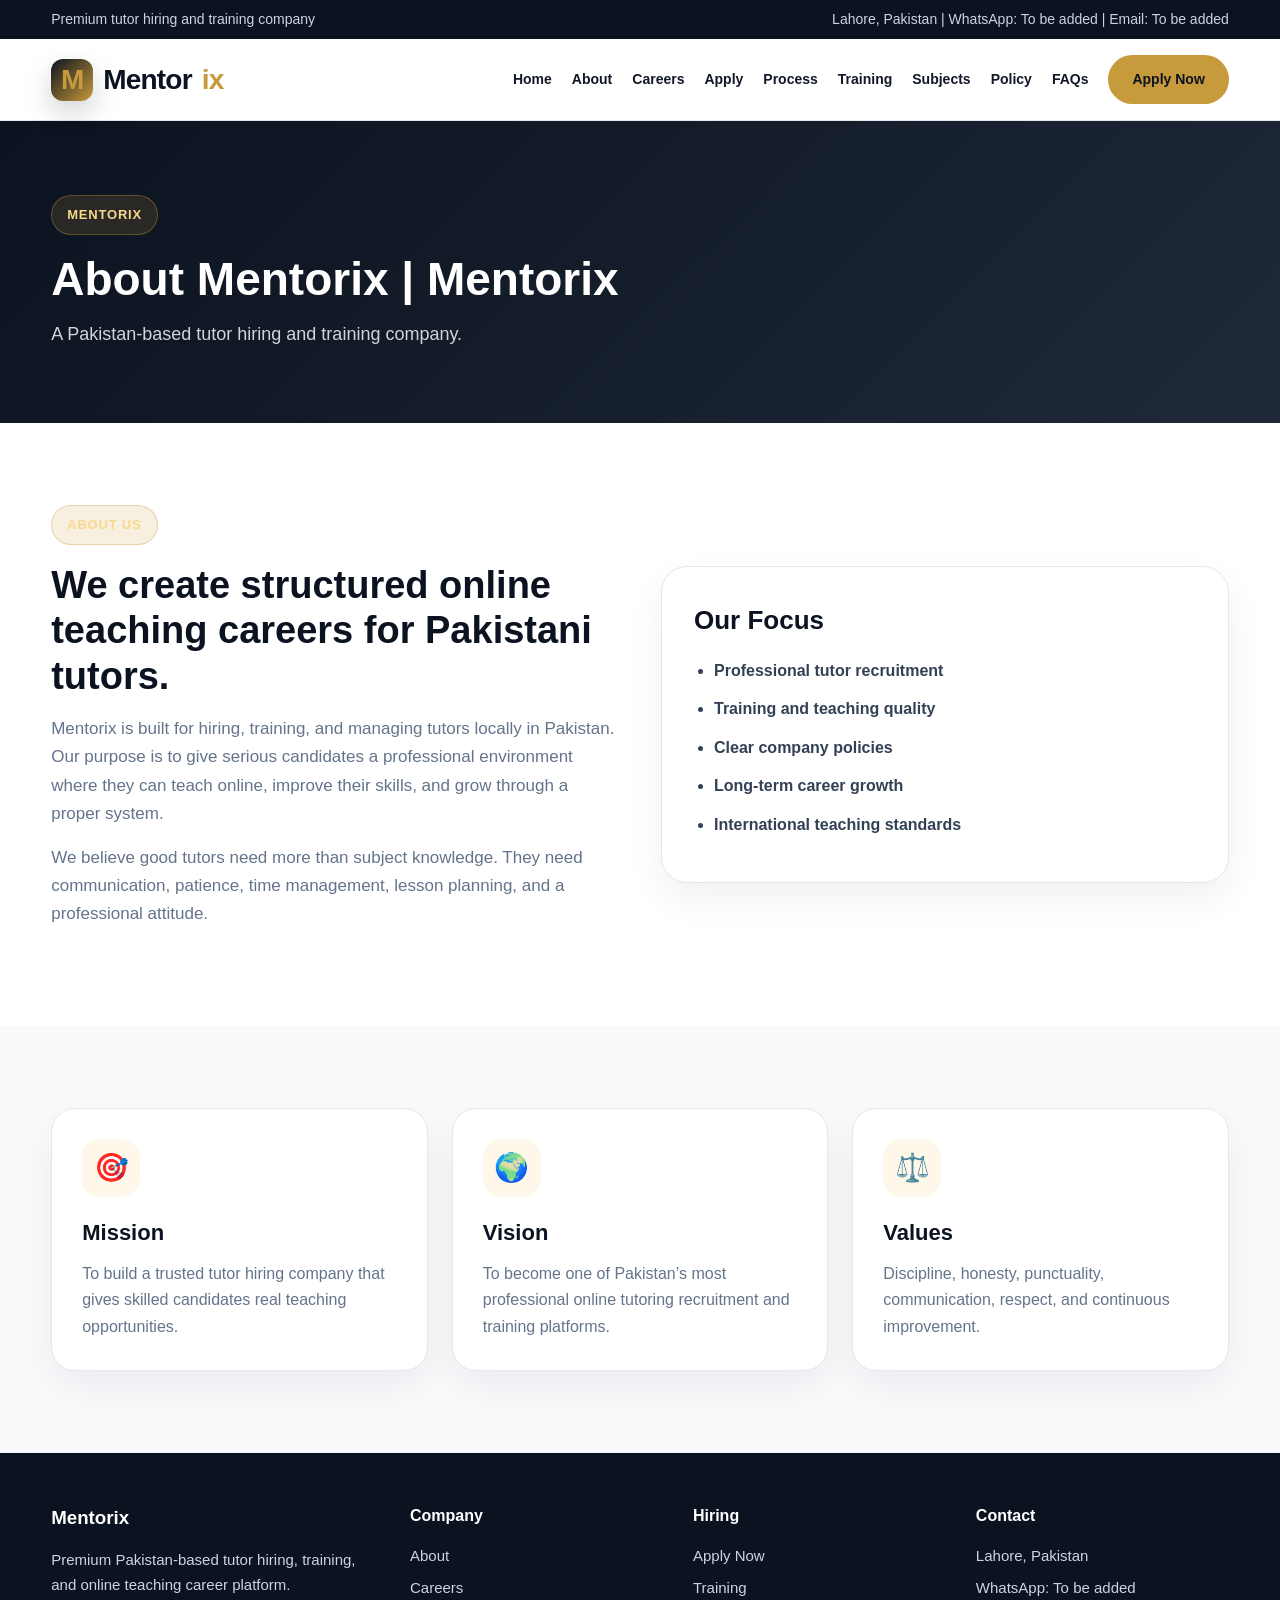
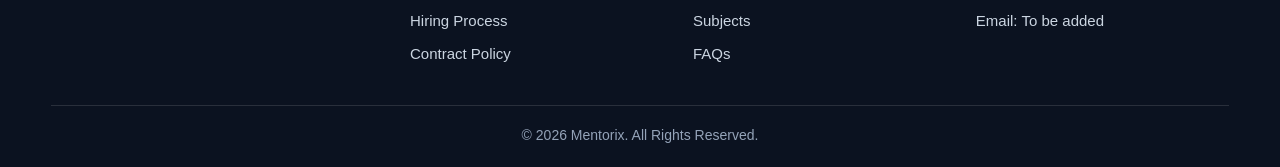
==== about.html @ f1aac7a6 "Add files via upload" ====
<!DOCTYPE html>
<html lang="en">
<head>
  <meta charset="UTF-8">
  <meta name="viewport" content="width=device-width, initial-scale=1.0">
  <title>About Mentorix | Mentorix</title>
  <meta name="description" content="A Pakistan-based tutor hiring and training company.">
  <link rel="stylesheet" href="style.css">
</head>
<body>
  <div class="topbar">
    <div class="container">
      <span>Premium tutor hiring and training company</span>
      <span>Lahore, Pakistan | WhatsApp: To be added | Email: To be added</span>
    </div>
  </div>
  <header>
    <div class="container navbar">
      <a href="index.html" class="logo"><span class="logo-mark">M</span> Mentor<span>ix</span></a>
      <nav><ul><li><a href="index.html">Home</a></li><li><a href="about.html">About</a></li><li><a href="careers.html">Careers</a></li><li><a href="apply.html">Apply</a></li><li><a href="hiring-process.html">Process</a></li><li><a href="training.html">Training</a></li><li><a href="subjects.html">Subjects</a></li><li><a href="contract-policy.html">Policy</a></li><li><a href="faqs.html">FAQs</a></li><li><a class="btn" href="apply.html">Apply Now</a></li></ul></nav>
    </div>
  </header>

  <main>
    
<section class="page-hero">
  <div class="container">
    <span class="badge">Mentorix</span>
    <h1>About Mentorix | Mentorix</h1>
    <p>A Pakistan-based tutor hiring and training company.</p>
  </div>
</section>

    
<section>
  <div class="container two-col">
    <div class="content">
      <span class="badge">About Us</span>
      <h2>We create structured online teaching careers for Pakistani tutors.</h2>
      <p>Mentorix is built for hiring, training, and managing tutors locally in Pakistan. Our purpose is to give serious candidates a professional environment where they can teach online, improve their skills, and grow through a proper system.</p>
      <p>We believe good tutors need more than subject knowledge. They need communication, patience, time management, lesson planning, and a professional attitude.</p>
    </div>
    <div class="list-box">
      <h3>Our Focus</h3>
      <ul>
        <li>Professional tutor recruitment</li>
        <li>Training and teaching quality</li>
        <li>Clear company policies</li>
        <li>Long-term career growth</li>
        <li>International teaching standards</li>
      </ul>
    </div>
  </div>
</section>
<section class="light">
  <div class="container grid-3">
    <div class="card"><div class="icon">🎯</div><h3>Mission</h3><p>To build a trusted tutor hiring company that gives skilled candidates real teaching opportunities.</p></div>
    <div class="card"><div class="icon">🌍</div><h3>Vision</h3><p>To become one of Pakistan’s most professional online tutoring recruitment and training platforms.</p></div>
    <div class="card"><div class="icon">⚖️</div><h3>Values</h3><p>Discipline, honesty, punctuality, communication, respect, and continuous improvement.</p></div>
  </div>
</section>

  </main>

  <footer>
    <div class="container footer-grid">
      <div>
        <h3>Mentorix</h3>
        <p>Premium Pakistan-based tutor hiring, training, and online teaching career platform.</p>
      </div>
      <div>
        <h4>Company</h4>
        <a href="about.html">About</a>
        <a href="careers.html">Careers</a>
        <a href="hiring-process.html">Hiring Process</a>
        <a href="contract-policy.html">Contract Policy</a>
      </div>
      <div>
        <h4>Hiring</h4>
        <a href="apply.html">Apply Now</a>
        <a href="training.html">Training</a>
        <a href="subjects.html">Subjects</a>
        <a href="faqs.html">FAQs</a>
      </div>
      <div>
        <h4>Contact</h4>
        <p>Lahore, Pakistan</p>
        <p>WhatsApp: To be added</p>
        <p>Email: To be added</p>
      </div>
    </div>
    <div class="container copyright">© 2026 Mentorix. All Rights Reserved.</div>
  </footer>
</body>
</html>
---- style.css ----
:root{
  --midnight:#0b1220;
  --navy:#111827;
  --slate:#334155;
  --muted:#64748b;
  --line:#e5e7eb;
  --soft:#f8fafc;
  --white:#ffffff;
  --gold:#c79a3b;
  --gold-dark:#9f7625;
  --emerald:#0f766e;
  --cream:#fff8ea;
}

*{margin:0;padding:0;box-sizing:border-box}
html{scroll-behavior:smooth}
body{
  font-family: Arial, Helvetica, sans-serif;
  color:var(--slate);
  background:var(--white);
  line-height:1.65;
}
a{text-decoration:none;color:inherit}
.container{width:92%;max-width:1180px;margin:auto}
.topbar{
  background:var(--midnight);
  color:#cbd5e1;
  font-size:14px;
  padding:8px 0;
}
.topbar .container{
  display:flex;
  justify-content:space-between;
  gap:20px;
  flex-wrap:wrap;
}
header{
  background:rgba(255,255,255,.96);
  border-bottom:1px solid var(--line);
  position:sticky;
  top:0;
  z-index:1000;
  backdrop-filter:blur(10px);
}
.navbar{
  display:flex;
  align-items:center;
  justify-content:space-between;
  padding:16px 0;
}
.logo{
  display:flex;
  align-items:center;
  gap:10px;
  font-size:28px;
  font-weight:900;
  color:var(--midnight);
  letter-spacing:-.8px;
}
.logo-mark{
  width:42px;
  height:42px;
  border-radius:12px;
  background:linear-gradient(135deg,var(--midnight),var(--gold));
  color:var(--white);
  display:inline-flex;
  align-items:center;
  justify-content:center;
  font-weight:900;
  box-shadow:0 12px 28px rgba(11,18,32,.18);
}
.logo span{color:var(--gold)}
nav ul{
  display:flex;
  align-items:center;
  gap:20px;
  list-style:none;
}
nav a{
  font-size:14px;
  font-weight:800;
  color:var(--navy);
}
nav a:hover{color:var(--gold-dark)}
.btn{
  display:inline-block;
  background:var(--gold);
  color:var(--midnight);
  padding:13px 24px;
  border-radius:999px;
  font-weight:900;
  border:0;
  cursor:pointer;
  transition:.25s;
}
.btn:hover{background:var(--gold-dark);color:var(--white);transform:translateY(-2px)}
.btn.dark{background:var(--midnight);color:var(--white)}
.btn.dark:hover{background:var(--navy)}
.btn.outline{
  background:transparent;
  border:2px solid var(--gold);
  color:var(--midnight);
}
.btn.outline:hover{background:var(--gold);color:var(--midnight)}
.hero{
  background:
    linear-gradient(135deg,rgba(11,18,32,.95),rgba(17,24,39,.9)),
    radial-gradient(circle at top right,rgba(199,154,59,.35),transparent 35%);
  color:var(--white);
  padding:96px 0;
}
.hero-grid{
  display:grid;
  grid-template-columns:1.05fr .95fr;
  gap:48px;
  align-items:center;
}
.badge{
  display:inline-block;
  background:rgba(199,154,59,.15);
  border:1px solid rgba(199,154,59,.35);
  color:#f7d88a;
  padding:8px 15px;
  border-radius:999px;
  font-size:13px;
  font-weight:900;
  text-transform:uppercase;
  letter-spacing:.8px;
  margin-bottom:18px;
}
.hero h1{
  font-size:56px;
  line-height:1.08;
  margin-bottom:20px;
  letter-spacing:-1.8px;
}
.hero h1 span{color:#f7d88a}
.hero p{
  color:#d1d5db;
  font-size:18px;
  max-width:650px;
  margin-bottom:30px;
}
.hero-actions{display:flex;gap:15px;flex-wrap:wrap}
.hero-panel{
  background:rgba(255,255,255,.08);
  border:1px solid rgba(255,255,255,.14);
  border-radius:28px;
  padding:32px;
  box-shadow:0 30px 70px rgba(0,0,0,.25);
}
.hero-panel h3{font-size:26px;margin-bottom:18px}
.panel-list{display:grid;gap:13px}
.panel-list div{
  background:rgba(255,255,255,.09);
  border-left:4px solid var(--gold);
  padding:14px 16px;
  border-radius:14px;
  color:#f8fafc;
  font-weight:800;
}
section{padding:82px 0}
.page-hero{
  background:linear-gradient(135deg,var(--midnight),#1f2937);
  color:var(--white);
  padding:74px 0;
}
.page-hero h1{
  font-size:46px;
  line-height:1.15;
  margin-bottom:14px;
}
.page-hero p{
  color:#d1d5db;
  max-width:760px;
  font-size:18px;
}
.section-title{text-align:center;margin-bottom:46px}
.section-title span{
  color:var(--gold-dark);
  font-weight:900;
  font-size:13px;
  text-transform:uppercase;
  letter-spacing:1px;
}
.section-title h2{
  font-size:38px;
  color:var(--midnight);
  margin:8px 0 12px;
  letter-spacing:-.8px;
}
.section-title p{
  max-width:760px;
  margin:auto;
  color:var(--muted);
  font-size:17px;
}
.light{background:var(--soft)}
.grid-3{display:grid;grid-template-columns:repeat(3,1fr);gap:24px}
.grid-4{display:grid;grid-template-columns:repeat(4,1fr);gap:22px}
.two-col{display:grid;grid-template-columns:1fr 1fr;gap:42px;align-items:center}
.card{
  background:var(--white);
  border:1px solid var(--line);
  border-radius:24px;
  padding:30px;
  box-shadow:0 16px 38px rgba(15,23,42,.06);
  transition:.25s;
}
.card:hover{transform:translateY(-5px);box-shadow:0 24px 55px rgba(15,23,42,.1)}
.icon{
  width:58px;height:58px;border-radius:18px;
  background:var(--cream);
  color:var(--gold-dark);
  display:flex;align-items:center;justify-content:center;
  font-size:28px;margin-bottom:18px;
}
.card h3{font-size:22px;color:var(--midnight);margin-bottom:10px}
.card p,.card li{color:var(--muted)}
.card ul{padding-left:18px;margin-top:12px}
.card li{margin-bottom:8px}
.content h2{
  font-size:38px;
  color:var(--midnight);
  line-height:1.2;
  margin-bottom:16px;
}
.content p{color:var(--muted);font-size:17px;margin-bottom:16px}
.list-box{
  background:var(--white);
  border:1px solid var(--line);
  border-radius:26px;
  padding:32px;
  box-shadow:0 16px 38px rgba(15,23,42,.06);
}
.list-box h3{color:var(--midnight);font-size:26px;margin-bottom:16px}
.list-box ul{padding-left:20px}
.list-box li{margin-bottom:12px;font-weight:700;color:var(--slate)}
.stat{
  background:var(--white);
  border:1px solid var(--line);
  border-radius:22px;
  text-align:center;
  padding:26px;
}
.stat h3{font-size:34px;color:var(--gold-dark);margin-bottom:6px}
.stat p{font-weight:800;color:var(--navy)}
.step{
  width:48px;height:48px;border-radius:50%;
  background:var(--midnight);
  color:var(--white);
  display:flex;align-items:center;justify-content:center;
  font-weight:900;
  margin-bottom:18px;
}
.subject-box{
  background:var(--white);
  border:1px solid var(--line);
  border-radius:18px;
  padding:24px;
  text-align:center;
  font-weight:900;
  color:var(--midnight);
  box-shadow:0 10px 24px rgba(15,23,42,.04);
}
.form-wrap{
  display:grid;
  grid-template-columns:.9fr 1.1fr;
  gap:34px;
  align-items:start;
}
form,.info-box{
  background:var(--white);
  border:1px solid var(--line);
  border-radius:26px;
  padding:34px;
  box-shadow:0 16px 38px rgba(15,23,42,.06);
}
form h3,.info-box h3{font-size:26px;color:var(--midnight);margin-bottom:16px}
.form-row{display:grid;grid-template-columns:1fr 1fr;gap:16px}
input,select,textarea{
  width:100%;
  padding:14px 16px;
  border:1px solid #cbd5e1;
  border-radius:14px;
  margin-bottom:16px;
  font-size:15px;
  font-family:inherit;
  outline:none;
}
input:focus,select:focus,textarea:focus{
  border-color:var(--gold);
  box-shadow:0 0 0 3px rgba(199,154,59,.15);
}
textarea{min-height:120px;resize:vertical}
.cta{
  background:linear-gradient(135deg,var(--midnight),#1f2937);
  color:var(--white);
  border-radius:34px;
  text-align:center;
  padding:58px 30px;
}
.cta h2{font-size:38px;margin-bottom:16px}
.cta p{max-width:760px;margin:0 auto 28px;color:#d1d5db;font-size:17px}
footer{
  background:var(--midnight);
  color:#cbd5e1;
  padding:50px 0 20px;
}
.footer-grid{
  display:grid;
  grid-template-columns:1.3fr 1fr 1fr 1fr;
  gap:30px;
  margin-bottom:30px;
}
footer h3,footer h4{color:var(--white);margin-bottom:14px}
footer p,footer a{display:block;color:#cbd5e1;font-size:15px;margin-bottom:8px}
.copyright{
  border-top:1px solid rgba(255,255,255,.12);
  padding-top:18px;
  text-align:center;
  color:#94a3b8;
  font-size:14px;
}
@media(max-width:980px){
  .hero-grid,.two-col,.form-wrap{grid-template-columns:1fr}
  .grid-3{grid-template-columns:repeat(2,1fr)}
  .grid-4,.footer-grid{grid-template-columns:repeat(2,1fr)}
  .hero h1{font-size:42px}
}
@media(max-width:720px){
  nav ul{display:none}
  .hero{padding:70px 0}
  .hero h1{font-size:36px}
  .page-hero h1,.section-title h2,.content h2,.cta h2{font-size:30px}
  .grid-3,.grid-4,.footer-grid,.form-row{grid-template-columns:1fr}
  .hero-panel,form,.info-box,.list-box{padding:26px}
}
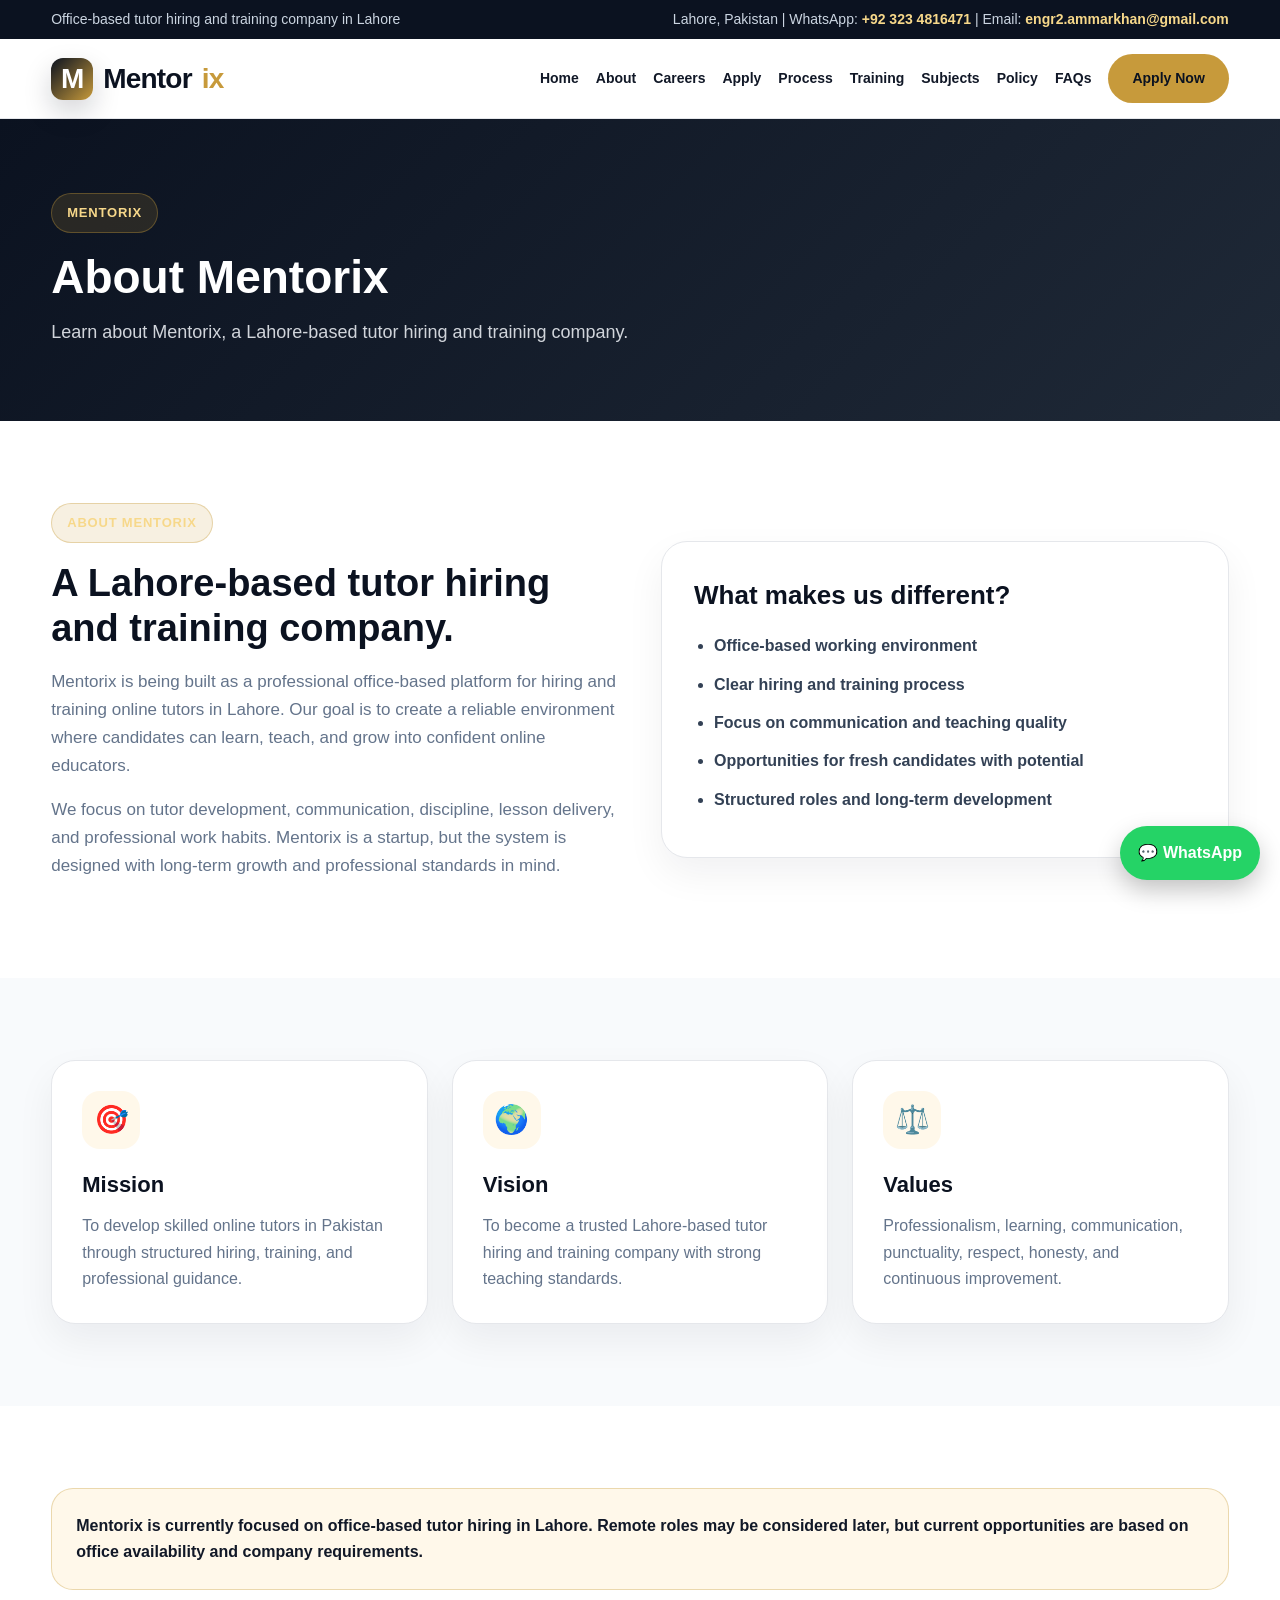
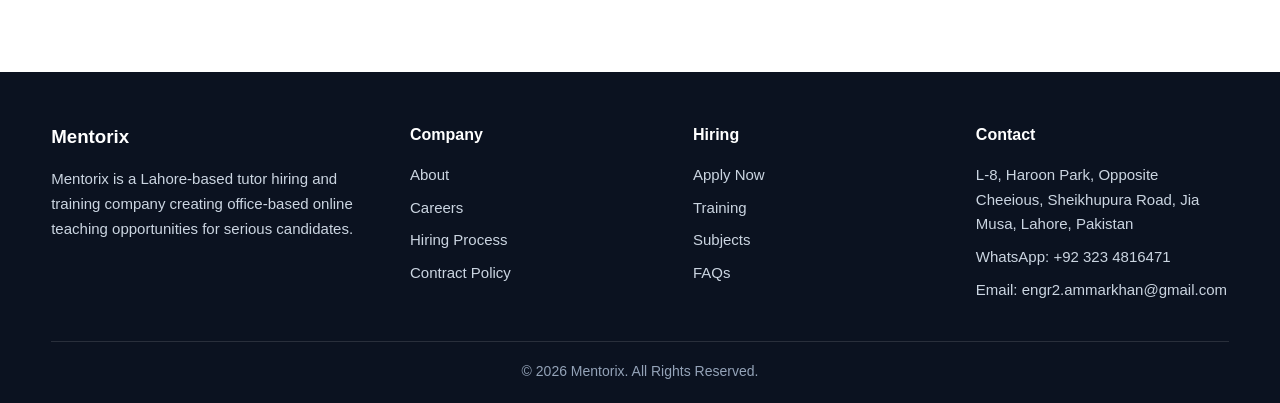
==== commit 70accc9b: "Add files via upload" ====
--- a/about.html
+++ b/about.html
@@ -4,20 +4,23 @@
   <meta charset="UTF-8">
   <meta name="viewport" content="width=device-width, initial-scale=1.0">
   <title>About Mentorix | Mentorix</title>
-  <meta name="description" content="A Pakistan-based tutor hiring and training company.">
+  <meta name="description" content="Learn about Mentorix, a Lahore-based tutor hiring and training company.">
   <link rel="stylesheet" href="style.css">
 </head>
 <body>
   <div class="topbar">
     <div class="container">
-      <span>Premium tutor hiring and training company</span>
-      <span>Lahore, Pakistan | WhatsApp: To be added | Email: To be added</span>
+      <span>Office-based tutor hiring and training company in Lahore</span>
+      <span>Lahore, Pakistan | WhatsApp: <a href="https://wa.me/923234816471" target="_blank">+92 323 4816471</a> | Email: <a href="mailto:engr2.ammarkhan@gmail.com">engr2.ammarkhan@gmail.com</a></span>
     </div>
   </div>
+
   <header>
     <div class="container navbar">
-      <a href="index.html" class="logo"><span class="logo-mark">M</span> Mentor<span>ix</span></a>
-      <nav><ul><li><a href="index.html">Home</a></li><li><a href="about.html">About</a></li><li><a href="careers.html">Careers</a></li><li><a href="apply.html">Apply</a></li><li><a href="hiring-process.html">Process</a></li><li><a href="training.html">Training</a></li><li><a href="subjects.html">Subjects</a></li><li><a href="contract-policy.html">Policy</a></li><li><a href="faqs.html">FAQs</a></li><li><a class="btn" href="apply.html">Apply Now</a></li></ul></nav>
+      <a href="index.html" class="logo"><span class="logo-mark">M</span> Mentor<span class="gold">ix</span></a>
+      <nav>
+        <ul><li><a href="index.html">Home</a></li><li><a href="about.html">About</a></li><li><a href="careers.html">Careers</a></li><li><a href="apply.html">Apply</a></li><li><a href="hiring-process.html">Process</a></li><li><a href="training.html">Training</a></li><li><a href="subjects.html">Subjects</a></li><li><a href="contract-policy.html">Policy</a></li><li><a href="faqs.html">FAQs</a></li><li><a class="btn" href="apply.html">Apply Now</a></li></ul>
+      </nav>
     </div>
   </header>
 
@@ -26,8 +29,8 @@
 <section class="page-hero">
   <div class="container">
     <span class="badge">Mentorix</span>
-    <h1>About Mentorix | Mentorix</h1>
-    <p>A Pakistan-based tutor hiring and training company.</p>
+    <h1>About Mentorix</h1>
+    <p>Learn about Mentorix, a Lahore-based tutor hiring and training company.</p>
   </div>
 </section>
 
@@ -35,28 +38,33 @@
 <section>
   <div class="container two-col">
     <div class="content">
-      <span class="badge">About Us</span>
-      <h2>We create structured online teaching careers for Pakistani tutors.</h2>
-      <p>Mentorix is built for hiring, training, and managing tutors locally in Pakistan. Our purpose is to give serious candidates a professional environment where they can teach online, improve their skills, and grow through a proper system.</p>
-      <p>We believe good tutors need more than subject knowledge. They need communication, patience, time management, lesson planning, and a professional attitude.</p>
+      <span class="badge">About Mentorix</span>
+      <h2>A Lahore-based tutor hiring and training company.</h2>
+      <p>Mentorix is being built as a professional office-based platform for hiring and training online tutors in Lahore. Our goal is to create a reliable environment where candidates can learn, teach, and grow into confident online educators.</p>
+      <p>We focus on tutor development, communication, discipline, lesson delivery, and professional work habits. Mentorix is a startup, but the system is designed with long-term growth and professional standards in mind.</p>
     </div>
     <div class="list-box">
-      <h3>Our Focus</h3>
+      <h3>What makes us different?</h3>
       <ul>
-        <li>Professional tutor recruitment</li>
-        <li>Training and teaching quality</li>
-        <li>Clear company policies</li>
-        <li>Long-term career growth</li>
-        <li>International teaching standards</li>
+        <li>Office-based working environment</li>
+        <li>Clear hiring and training process</li>
+        <li>Focus on communication and teaching quality</li>
+        <li>Opportunities for fresh candidates with potential</li>
+        <li>Structured roles and long-term development</li>
       </ul>
     </div>
   </div>
 </section>
 <section class="light">
   <div class="container grid-3">
-    <div class="card"><div class="icon">🎯</div><h3>Mission</h3><p>To build a trusted tutor hiring company that gives skilled candidates real teaching opportunities.</p></div>
-    <div class="card"><div class="icon">🌍</div><h3>Vision</h3><p>To become one of Pakistan’s most professional online tutoring recruitment and training platforms.</p></div>
-    <div class="card"><div class="icon">⚖️</div><h3>Values</h3><p>Discipline, honesty, punctuality, communication, respect, and continuous improvement.</p></div>
+    <div class="card"><div class="icon">🎯</div><h3>Mission</h3><p>To develop skilled online tutors in Pakistan through structured hiring, training, and professional guidance.</p></div>
+    <div class="card"><div class="icon">🌍</div><h3>Vision</h3><p>To become a trusted Lahore-based tutor hiring and training company with strong teaching standards.</p></div>
+    <div class="card"><div class="icon">⚖️</div><h3>Values</h3><p>Professionalism, learning, communication, punctuality, respect, honesty, and continuous improvement.</p></div>
+  </div>
+</section>
+<section>
+  <div class="container">
+    <div class="notice">Mentorix is currently focused on office-based tutor hiring in Lahore. Remote roles may be considered later, but current opportunities are based on office availability and company requirements.</div>
   </div>
 </section>
 
@@ -66,7 +74,7 @@
     <div class="container footer-grid">
       <div>
         <h3>Mentorix</h3>
-        <p>Premium Pakistan-based tutor hiring, training, and online teaching career platform.</p>
+        <p>Mentorix is a Lahore-based tutor hiring and training company creating office-based online teaching opportunities for serious candidates.</p>
       </div>
       <div>
         <h4>Company</h4>
@@ -84,12 +92,15 @@
       </div>
       <div>
         <h4>Contact</h4>
-        <p>Lahore, Pakistan</p>
-        <p>WhatsApp: To be added</p>
-        <p>Email: To be added</p>
+        <p>L-8, Haroon Park, Opposite Cheeious, Sheikhupura Road, Jia Musa, Lahore, Pakistan</p>
+        <a href="https://wa.me/923234816471" target="_blank">WhatsApp: +92 323 4816471</a>
+        <a href="mailto:engr2.ammarkhan@gmail.com">Email: engr2.ammarkhan@gmail.com</a>
       </div>
     </div>
     <div class="container copyright">© 2026 Mentorix. All Rights Reserved.</div>
   </footer>
+
+  <a class="floating-whatsapp" href="https://wa.me/923234816471?text=Hello%20Mentorix%2C%20I%20want%20to%20apply%20as%20a%20tutor." target="_blank">💬 WhatsApp</a>
+  
 </body>
 </html>
--- a/style.css
+++ b/style.css
@@ -1,3 +1,4 @@
+
 :root{
   --midnight:#0b1220;
   --navy:#111827;
@@ -8,331 +9,93 @@
   --white:#ffffff;
   --gold:#c79a3b;
   --gold-dark:#9f7625;
-  --emerald:#0f766e;
   --cream:#fff8ea;
+  --success:#25D366;
 }
-
 *{margin:0;padding:0;box-sizing:border-box}
 html{scroll-behavior:smooth}
-body{
-  font-family: Arial, Helvetica, sans-serif;
-  color:var(--slate);
-  background:var(--white);
-  line-height:1.65;
-}
+body{font-family:Arial,Helvetica,sans-serif;color:var(--slate);background:var(--white);line-height:1.65}
 a{text-decoration:none;color:inherit}
 .container{width:92%;max-width:1180px;margin:auto}
-.topbar{
-  background:var(--midnight);
-  color:#cbd5e1;
-  font-size:14px;
-  padding:8px 0;
-}
-.topbar .container{
-  display:flex;
-  justify-content:space-between;
-  gap:20px;
-  flex-wrap:wrap;
-}
-header{
-  background:rgba(255,255,255,.96);
-  border-bottom:1px solid var(--line);
-  position:sticky;
-  top:0;
-  z-index:1000;
-  backdrop-filter:blur(10px);
-}
-.navbar{
-  display:flex;
-  align-items:center;
-  justify-content:space-between;
-  padding:16px 0;
-}
-.logo{
-  display:flex;
-  align-items:center;
-  gap:10px;
-  font-size:28px;
-  font-weight:900;
-  color:var(--midnight);
-  letter-spacing:-.8px;
-}
-.logo-mark{
-  width:42px;
-  height:42px;
-  border-radius:12px;
-  background:linear-gradient(135deg,var(--midnight),var(--gold));
-  color:var(--white);
-  display:inline-flex;
-  align-items:center;
-  justify-content:center;
-  font-weight:900;
-  box-shadow:0 12px 28px rgba(11,18,32,.18);
-}
-.logo span{color:var(--gold)}
-nav ul{
-  display:flex;
-  align-items:center;
-  gap:20px;
-  list-style:none;
-}
-nav a{
-  font-size:14px;
-  font-weight:800;
-  color:var(--navy);
-}
+.topbar{background:var(--midnight);color:#cbd5e1;font-size:14px;padding:8px 0}
+.topbar .container{display:flex;justify-content:space-between;gap:20px;flex-wrap:wrap}
+.topbar a{color:#f7d88a;font-weight:800}
+header{background:rgba(255,255,255,.97);border-bottom:1px solid var(--line);position:sticky;top:0;z-index:1000;backdrop-filter:blur(10px)}
+.navbar{display:flex;align-items:center;justify-content:space-between;padding:15px 0}
+.logo{display:flex;align-items:center;gap:10px;font-size:28px;font-weight:900;color:var(--midnight);letter-spacing:-.8px}
+.logo-mark{width:42px;height:42px;border-radius:12px;background:linear-gradient(135deg,var(--midnight),var(--gold));color:white;display:inline-flex;align-items:center;justify-content:center;font-weight:900;box-shadow:0 12px 28px rgba(11,18,32,.18)}
+.logo .gold{color:var(--gold)}
+nav ul{display:flex;align-items:center;gap:17px;list-style:none}
+nav a{font-size:14px;font-weight:800;color:var(--navy)}
 nav a:hover{color:var(--gold-dark)}
-.btn{
-  display:inline-block;
-  background:var(--gold);
-  color:var(--midnight);
-  padding:13px 24px;
-  border-radius:999px;
-  font-weight:900;
-  border:0;
-  cursor:pointer;
-  transition:.25s;
-}
-.btn:hover{background:var(--gold-dark);color:var(--white);transform:translateY(-2px)}
-.btn.dark{background:var(--midnight);color:var(--white)}
+.btn{display:inline-block;background:var(--gold);color:var(--midnight);padding:13px 24px;border-radius:999px;font-weight:900;border:0;cursor:pointer;transition:.25s}
+.btn:hover{background:var(--gold-dark);color:white;transform:translateY(-2px)}
+.btn.dark{background:var(--midnight);color:white}
 .btn.dark:hover{background:var(--navy)}
-.btn.outline{
-  background:transparent;
-  border:2px solid var(--gold);
-  color:var(--midnight);
-}
+.btn.outline{background:transparent;border:2px solid var(--gold);color:white}
 .btn.outline:hover{background:var(--gold);color:var(--midnight)}
-.hero{
-  background:
-    linear-gradient(135deg,rgba(11,18,32,.95),rgba(17,24,39,.9)),
-    radial-gradient(circle at top right,rgba(199,154,59,.35),transparent 35%);
-  color:var(--white);
-  padding:96px 0;
-}
-.hero-grid{
-  display:grid;
-  grid-template-columns:1.05fr .95fr;
-  gap:48px;
-  align-items:center;
-}
-.badge{
-  display:inline-block;
-  background:rgba(199,154,59,.15);
-  border:1px solid rgba(199,154,59,.35);
-  color:#f7d88a;
-  padding:8px 15px;
-  border-radius:999px;
-  font-size:13px;
-  font-weight:900;
-  text-transform:uppercase;
-  letter-spacing:.8px;
-  margin-bottom:18px;
-}
-.hero h1{
-  font-size:56px;
-  line-height:1.08;
-  margin-bottom:20px;
-  letter-spacing:-1.8px;
-}
+.btn.whatsapp{background:var(--success);color:white}
+.btn.whatsapp:hover{background:#1ebe5d;color:white}
+.hero{background:linear-gradient(135deg,rgba(11,18,32,.96),rgba(17,24,39,.92)),radial-gradient(circle at 80% 15%,rgba(199,154,59,.35),transparent 35%);color:white;padding:94px 0}
+.hero-grid{display:grid;grid-template-columns:1.05fr .95fr;gap:48px;align-items:center}
+.badge{display:inline-block;background:rgba(199,154,59,.15);border:1px solid rgba(199,154,59,.35);color:#f7d88a;padding:8px 15px;border-radius:999px;font-size:13px;font-weight:900;text-transform:uppercase;letter-spacing:.8px;margin-bottom:18px}
+.hero h1{font-size:56px;line-height:1.08;margin-bottom:20px;letter-spacing:-1.8px}
 .hero h1 span{color:#f7d88a}
-.hero p{
-  color:#d1d5db;
-  font-size:18px;
-  max-width:650px;
-  margin-bottom:30px;
-}
+.hero p{color:#d1d5db;font-size:18px;max-width:680px;margin-bottom:30px}
 .hero-actions{display:flex;gap:15px;flex-wrap:wrap}
-.hero-panel{
-  background:rgba(255,255,255,.08);
-  border:1px solid rgba(255,255,255,.14);
-  border-radius:28px;
-  padding:32px;
-  box-shadow:0 30px 70px rgba(0,0,0,.25);
-}
+.hero-panel{background:rgba(255,255,255,.08);border:1px solid rgba(255,255,255,.14);border-radius:28px;padding:32px;box-shadow:0 30px 70px rgba(0,0,0,.25)}
 .hero-panel h3{font-size:26px;margin-bottom:18px}
 .panel-list{display:grid;gap:13px}
-.panel-list div{
-  background:rgba(255,255,255,.09);
-  border-left:4px solid var(--gold);
-  padding:14px 16px;
-  border-radius:14px;
-  color:#f8fafc;
-  font-weight:800;
-}
+.panel-list div{background:rgba(255,255,255,.09);border-left:4px solid var(--gold);padding:14px 16px;border-radius:14px;color:#f8fafc;font-weight:800}
 section{padding:82px 0}
-.page-hero{
-  background:linear-gradient(135deg,var(--midnight),#1f2937);
-  color:var(--white);
-  padding:74px 0;
-}
-.page-hero h1{
-  font-size:46px;
-  line-height:1.15;
-  margin-bottom:14px;
-}
-.page-hero p{
-  color:#d1d5db;
-  max-width:760px;
-  font-size:18px;
-}
+.page-hero{background:linear-gradient(135deg,var(--midnight),#1f2937);color:white;padding:74px 0}
+.page-hero h1{font-size:46px;line-height:1.15;margin-bottom:14px}
+.page-hero p{color:#d1d5db;max-width:780px;font-size:18px}
 .section-title{text-align:center;margin-bottom:46px}
-.section-title span{
-  color:var(--gold-dark);
-  font-weight:900;
-  font-size:13px;
-  text-transform:uppercase;
-  letter-spacing:1px;
-}
-.section-title h2{
-  font-size:38px;
-  color:var(--midnight);
-  margin:8px 0 12px;
-  letter-spacing:-.8px;
-}
-.section-title p{
-  max-width:760px;
-  margin:auto;
-  color:var(--muted);
-  font-size:17px;
-}
+.section-title span{color:var(--gold-dark);font-weight:900;font-size:13px;text-transform:uppercase;letter-spacing:1px}
+.section-title h2{font-size:38px;color:var(--midnight);margin:8px 0 12px;letter-spacing:-.8px}
+.section-title p{max-width:780px;margin:auto;color:var(--muted);font-size:17px}
 .light{background:var(--soft)}
+.grid-2{display:grid;grid-template-columns:repeat(2,1fr);gap:24px}
 .grid-3{display:grid;grid-template-columns:repeat(3,1fr);gap:24px}
 .grid-4{display:grid;grid-template-columns:repeat(4,1fr);gap:22px}
 .two-col{display:grid;grid-template-columns:1fr 1fr;gap:42px;align-items:center}
-.card{
-  background:var(--white);
-  border:1px solid var(--line);
-  border-radius:24px;
-  padding:30px;
-  box-shadow:0 16px 38px rgba(15,23,42,.06);
-  transition:.25s;
-}
+.card{background:white;border:1px solid var(--line);border-radius:24px;padding:30px;box-shadow:0 16px 38px rgba(15,23,42,.06);transition:.25s}
 .card:hover{transform:translateY(-5px);box-shadow:0 24px 55px rgba(15,23,42,.1)}
-.icon{
-  width:58px;height:58px;border-radius:18px;
-  background:var(--cream);
-  color:var(--gold-dark);
-  display:flex;align-items:center;justify-content:center;
-  font-size:28px;margin-bottom:18px;
-}
+.icon{width:58px;height:58px;border-radius:18px;background:var(--cream);color:var(--gold-dark);display:flex;align-items:center;justify-content:center;font-size:28px;margin-bottom:18px}
 .card h3{font-size:22px;color:var(--midnight);margin-bottom:10px}
 .card p,.card li{color:var(--muted)}
 .card ul{padding-left:18px;margin-top:12px}
 .card li{margin-bottom:8px}
-.content h2{
-  font-size:38px;
-  color:var(--midnight);
-  line-height:1.2;
-  margin-bottom:16px;
-}
+.content h2{font-size:38px;color:var(--midnight);line-height:1.2;margin-bottom:16px}
 .content p{color:var(--muted);font-size:17px;margin-bottom:16px}
-.list-box{
-  background:var(--white);
-  border:1px solid var(--line);
-  border-radius:26px;
-  padding:32px;
-  box-shadow:0 16px 38px rgba(15,23,42,.06);
-}
+.list-box{background:white;border:1px solid var(--line);border-radius:26px;padding:32px;box-shadow:0 16px 38px rgba(15,23,42,.06)}
 .list-box h3{color:var(--midnight);font-size:26px;margin-bottom:16px}
 .list-box ul{padding-left:20px}
 .list-box li{margin-bottom:12px;font-weight:700;color:var(--slate)}
-.stat{
-  background:var(--white);
-  border:1px solid var(--line);
-  border-radius:22px;
-  text-align:center;
-  padding:26px;
-}
+.stat{background:white;border:1px solid var(--line);border-radius:22px;text-align:center;padding:26px}
 .stat h3{font-size:34px;color:var(--gold-dark);margin-bottom:6px}
 .stat p{font-weight:800;color:var(--navy)}
-.step{
-  width:48px;height:48px;border-radius:50%;
-  background:var(--midnight);
-  color:var(--white);
-  display:flex;align-items:center;justify-content:center;
-  font-weight:900;
-  margin-bottom:18px;
-}
-.subject-box{
-  background:var(--white);
-  border:1px solid var(--line);
-  border-radius:18px;
-  padding:24px;
-  text-align:center;
-  font-weight:900;
-  color:var(--midnight);
-  box-shadow:0 10px 24px rgba(15,23,42,.04);
-}
-.form-wrap{
-  display:grid;
-  grid-template-columns:.9fr 1.1fr;
-  gap:34px;
-  align-items:start;
-}
-form,.info-box{
-  background:var(--white);
-  border:1px solid var(--line);
-  border-radius:26px;
-  padding:34px;
-  box-shadow:0 16px 38px rgba(15,23,42,.06);
-}
+.step{width:48px;height:48px;border-radius:50%;background:var(--midnight);color:white;display:flex;align-items:center;justify-content:center;font-weight:900;margin-bottom:18px}
+.subject-box{background:white;border:1px solid var(--line);border-radius:18px;padding:24px;text-align:center;font-weight:900;color:var(--midnight);box-shadow:0 10px 24px rgba(15,23,42,.04)}
+.form-wrap{display:grid;grid-template-columns:1fr 1fr;gap:34px;align-items:start}
+form,.info-box{background:white;border:1px solid var(--line);border-radius:26px;padding:34px;box-shadow:0 16px 38px rgba(15,23,42,.06)}
 form h3,.info-box h3{font-size:26px;color:var(--midnight);margin-bottom:16px}
 .form-row{display:grid;grid-template-columns:1fr 1fr;gap:16px}
-input,select,textarea{
-  width:100%;
-  padding:14px 16px;
-  border:1px solid #cbd5e1;
-  border-radius:14px;
-  margin-bottom:16px;
-  font-size:15px;
-  font-family:inherit;
-  outline:none;
-}
-input:focus,select:focus,textarea:focus{
-  border-color:var(--gold);
-  box-shadow:0 0 0 3px rgba(199,154,59,.15);
-}
+input,select,textarea{width:100%;padding:14px 16px;border:1px solid #cbd5e1;border-radius:14px;margin-bottom:16px;font-size:15px;font-family:inherit;outline:none}
+input:focus,select:focus,textarea:focus{border-color:var(--gold);box-shadow:0 0 0 3px rgba(199,154,59,.15)}
 textarea{min-height:120px;resize:vertical}
-.cta{
-  background:linear-gradient(135deg,var(--midnight),#1f2937);
-  color:var(--white);
-  border-radius:34px;
-  text-align:center;
-  padding:58px 30px;
-}
+.form-actions{display:flex;gap:12px;flex-wrap:wrap;margin-top:6px}
+.cta{background:linear-gradient(135deg,var(--midnight),#1f2937);color:white;border-radius:34px;text-align:center;padding:58px 30px}
 .cta h2{font-size:38px;margin-bottom:16px}
-.cta p{max-width:760px;margin:0 auto 28px;color:#d1d5db;font-size:17px}
-footer{
-  background:var(--midnight);
-  color:#cbd5e1;
-  padding:50px 0 20px;
-}
-.footer-grid{
-  display:grid;
-  grid-template-columns:1.3fr 1fr 1fr 1fr;
-  gap:30px;
-  margin-bottom:30px;
-}
-footer h3,footer h4{color:var(--white);margin-bottom:14px}
+.cta p{max-width:780px;margin:0 auto 28px;color:#d1d5db;font-size:17px}
+.notice{background:var(--cream);border:1px solid rgba(199,154,59,.35);border-radius:22px;padding:24px;color:var(--navy);font-weight:700}
+.floating-whatsapp{position:fixed;right:20px;bottom:20px;background:var(--success);color:white;padding:14px 18px;border-radius:999px;font-weight:900;box-shadow:0 10px 25px rgba(0,0,0,.22);z-index:2000}
+footer{background:var(--midnight);color:#cbd5e1;padding:50px 0 20px}
+.footer-grid{display:grid;grid-template-columns:1.3fr 1fr 1fr 1fr;gap:30px;margin-bottom:30px}
+footer h3,footer h4{color:white;margin-bottom:14px}
 footer p,footer a{display:block;color:#cbd5e1;font-size:15px;margin-bottom:8px}
-.copyright{
-  border-top:1px solid rgba(255,255,255,.12);
-  padding-top:18px;
-  text-align:center;
-  color:#94a3b8;
-  font-size:14px;
-}
-@media(max-width:980px){
-  .hero-grid,.two-col,.form-wrap{grid-template-columns:1fr}
-  .grid-3{grid-template-columns:repeat(2,1fr)}
-  .grid-4,.footer-grid{grid-template-columns:repeat(2,1fr)}
-  .hero h1{font-size:42px}
-}
-@media(max-width:720px){
-  nav ul{display:none}
-  .hero{padding:70px 0}
-  .hero h1{font-size:36px}
-  .page-hero h1,.section-title h2,.content h2,.cta h2{font-size:30px}
-  .grid-3,.grid-4,.footer-grid,.form-row{grid-template-columns:1fr}
-  .hero-panel,form,.info-box,.list-box{padding:26px}
-}+footer a:hover{color:#f7d88a}
+.copyright{border-top:1px solid rgba(255,255,255,.12);padding-top:18px;text-align:center;color:#94a3b8;font-size:14px}
+@media(max-width:980px){.hero-grid,.two-col,.form-wrap{grid-template-columns:1fr}.grid-3{grid-template-columns:repeat(2,1fr)}.grid-4,.footer-grid{grid-template-columns:repeat(2,1fr)}.hero h1{font-size:42px}}
+@media(max-width:720px){.topbar{display:none}nav ul{display:none}.hero{padding:70px 0}.hero h1{font-size:36px}.page-hero h1,.section-title h2,.content h2,.cta h2{font-size:30px}.grid-2,.grid-3,.grid-4,.footer-grid,.form-row{grid-template-columns:1fr}.hero-panel,form,.info-box,.list-box{padding:26px}.floating-whatsapp{right:14px;bottom:14px;padding:12px 15px}}
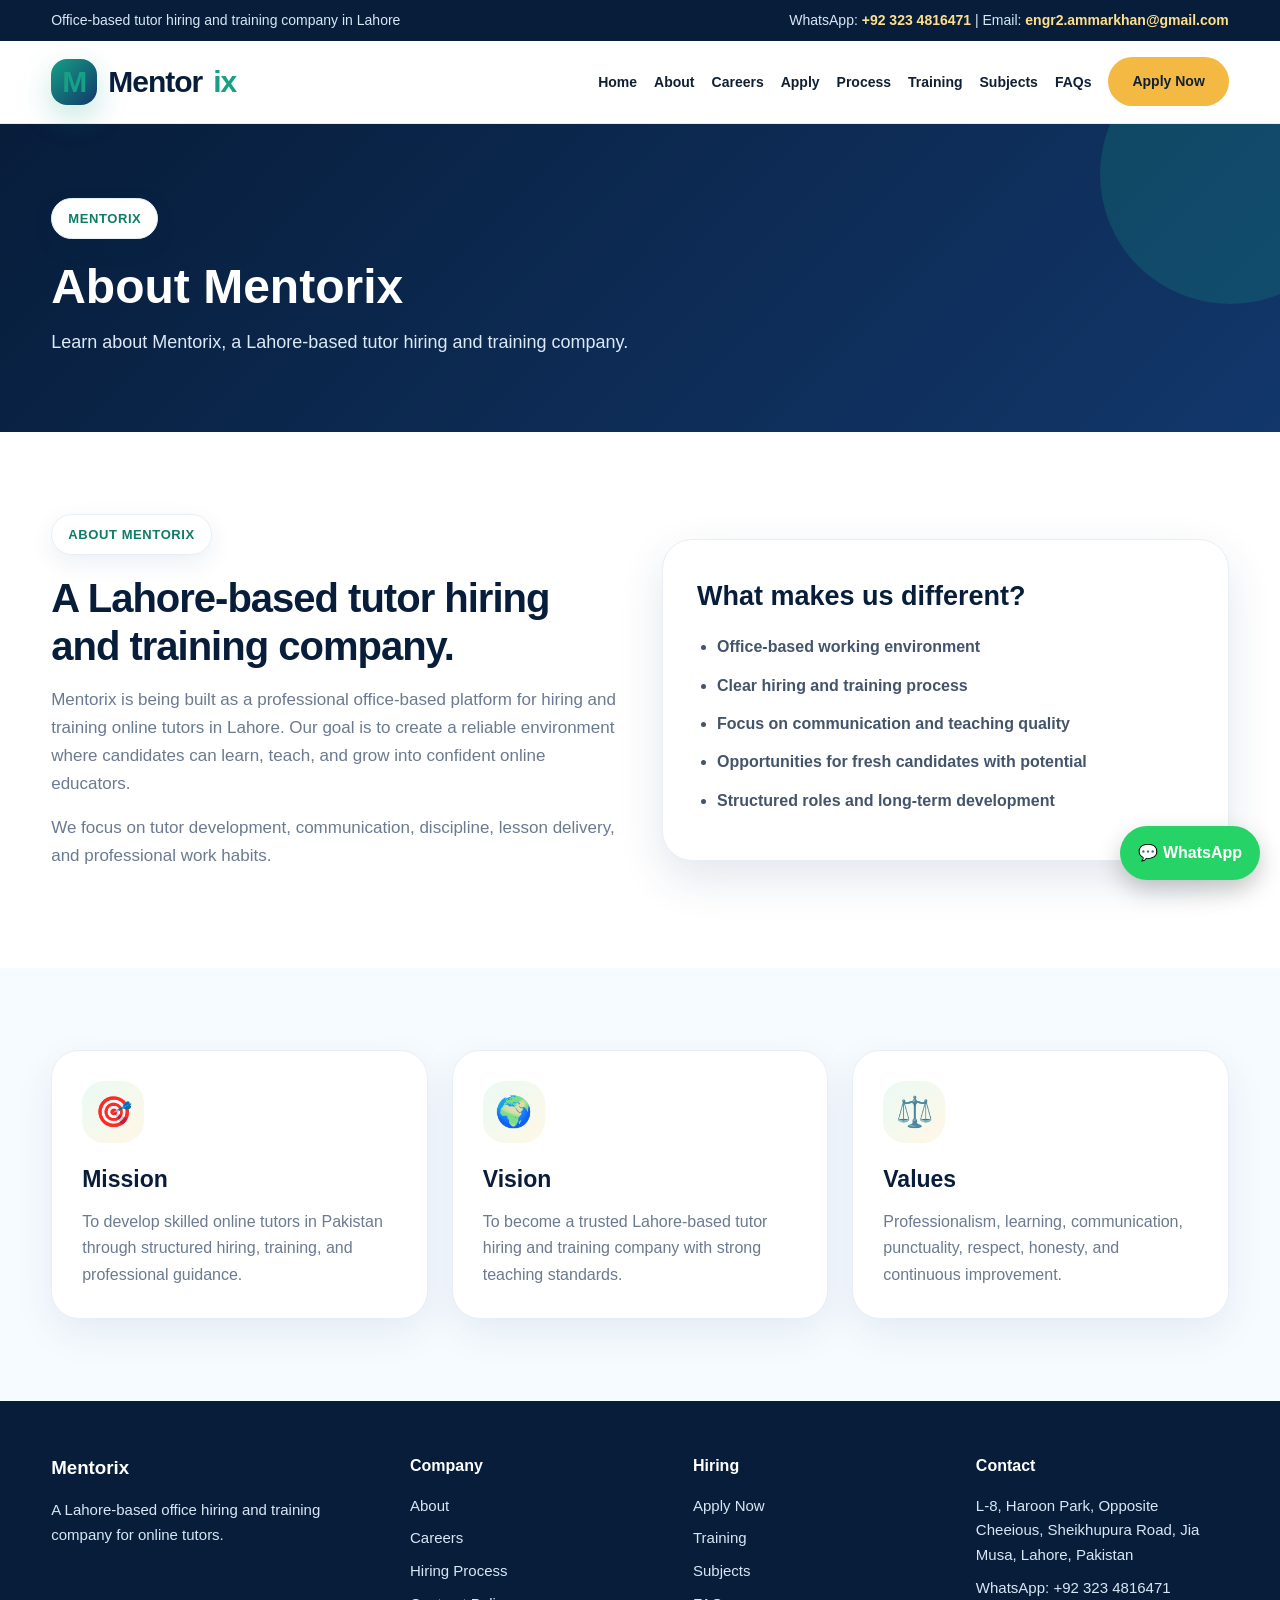
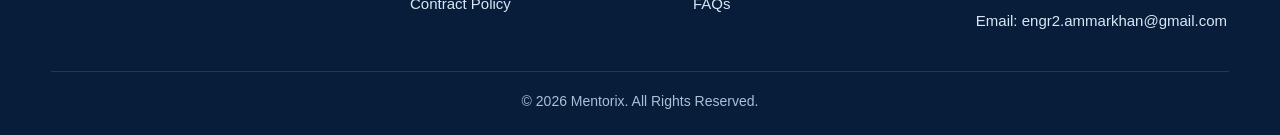
==== commit 6ed60d2d: "Add files via upload" ====
--- a/about.html
+++ b/about.html
@@ -1,106 +1,15 @@
 <!DOCTYPE html>
 <html lang="en">
 <head>
-  <meta charset="UTF-8">
-  <meta name="viewport" content="width=device-width, initial-scale=1.0">
-  <title>About Mentorix | Mentorix</title>
-  <meta name="description" content="Learn about Mentorix, a Lahore-based tutor hiring and training company.">
+  <meta charset="UTF-8"><meta name="viewport" content="width=device-width, initial-scale=1.0">
+  <title>About Mentorix | Mentorix</title><meta name="description" content="Learn about Mentorix, a Lahore-based tutor hiring and training company.">
   <link rel="stylesheet" href="style.css">
 </head>
 <body>
-  <div class="topbar">
-    <div class="container">
-      <span>Office-based tutor hiring and training company in Lahore</span>
-      <span>Lahore, Pakistan | WhatsApp: <a href="https://wa.me/923234816471" target="_blank">+92 323 4816471</a> | Email: <a href="mailto:engr2.ammarkhan@gmail.com">engr2.ammarkhan@gmail.com</a></span>
-    </div>
-  </div>
-
-  <header>
-    <div class="container navbar">
-      <a href="index.html" class="logo"><span class="logo-mark">M</span> Mentor<span class="gold">ix</span></a>
-      <nav>
-        <ul><li><a href="index.html">Home</a></li><li><a href="about.html">About</a></li><li><a href="careers.html">Careers</a></li><li><a href="apply.html">Apply</a></li><li><a href="hiring-process.html">Process</a></li><li><a href="training.html">Training</a></li><li><a href="subjects.html">Subjects</a></li><li><a href="contract-policy.html">Policy</a></li><li><a href="faqs.html">FAQs</a></li><li><a class="btn" href="apply.html">Apply Now</a></li></ul>
-      </nav>
-    </div>
-  </header>
-
-  <main>
-    
-<section class="page-hero">
-  <div class="container">
-    <span class="badge">Mentorix</span>
-    <h1>About Mentorix</h1>
-    <p>Learn about Mentorix, a Lahore-based tutor hiring and training company.</p>
-  </div>
-</section>
-
-    
-<section>
-  <div class="container two-col">
-    <div class="content">
-      <span class="badge">About Mentorix</span>
-      <h2>A Lahore-based tutor hiring and training company.</h2>
-      <p>Mentorix is being built as a professional office-based platform for hiring and training online tutors in Lahore. Our goal is to create a reliable environment where candidates can learn, teach, and grow into confident online educators.</p>
-      <p>We focus on tutor development, communication, discipline, lesson delivery, and professional work habits. Mentorix is a startup, but the system is designed with long-term growth and professional standards in mind.</p>
-    </div>
-    <div class="list-box">
-      <h3>What makes us different?</h3>
-      <ul>
-        <li>Office-based working environment</li>
-        <li>Clear hiring and training process</li>
-        <li>Focus on communication and teaching quality</li>
-        <li>Opportunities for fresh candidates with potential</li>
-        <li>Structured roles and long-term development</li>
-      </ul>
-    </div>
-  </div>
-</section>
-<section class="light">
-  <div class="container grid-3">
-    <div class="card"><div class="icon">🎯</div><h3>Mission</h3><p>To develop skilled online tutors in Pakistan through structured hiring, training, and professional guidance.</p></div>
-    <div class="card"><div class="icon">🌍</div><h3>Vision</h3><p>To become a trusted Lahore-based tutor hiring and training company with strong teaching standards.</p></div>
-    <div class="card"><div class="icon">⚖️</div><h3>Values</h3><p>Professionalism, learning, communication, punctuality, respect, honesty, and continuous improvement.</p></div>
-  </div>
-</section>
-<section>
-  <div class="container">
-    <div class="notice">Mentorix is currently focused on office-based tutor hiring in Lahore. Remote roles may be considered later, but current opportunities are based on office availability and company requirements.</div>
-  </div>
-</section>
-
-  </main>
-
-  <footer>
-    <div class="container footer-grid">
-      <div>
-        <h3>Mentorix</h3>
-        <p>Mentorix is a Lahore-based tutor hiring and training company creating office-based online teaching opportunities for serious candidates.</p>
-      </div>
-      <div>
-        <h4>Company</h4>
-        <a href="about.html">About</a>
-        <a href="careers.html">Careers</a>
-        <a href="hiring-process.html">Hiring Process</a>
-        <a href="contract-policy.html">Contract Policy</a>
-      </div>
-      <div>
-        <h4>Hiring</h4>
-        <a href="apply.html">Apply Now</a>
-        <a href="training.html">Training</a>
-        <a href="subjects.html">Subjects</a>
-        <a href="faqs.html">FAQs</a>
-      </div>
-      <div>
-        <h4>Contact</h4>
-        <p>L-8, Haroon Park, Opposite Cheeious, Sheikhupura Road, Jia Musa, Lahore, Pakistan</p>
-        <a href="https://wa.me/923234816471" target="_blank">WhatsApp: +92 323 4816471</a>
-        <a href="mailto:engr2.ammarkhan@gmail.com">Email: engr2.ammarkhan@gmail.com</a>
-      </div>
-    </div>
-    <div class="container copyright">© 2026 Mentorix. All Rights Reserved.</div>
-  </footer>
-
+  <div class="top-strip"><div class="container"><span>Office-based tutor hiring and training company in Lahore</span><span>WhatsApp: <a href="https://wa.me/923234816471" target="_blank">+92 323 4816471</a> | Email: <a href="mailto:engr2.ammarkhan@gmail.com">engr2.ammarkhan@gmail.com</a></span></div></div>
+  <header><div class="container navbar"><a href="index.html" class="logo"><span class="logo-mark">M</span> Mentor<span>ix</span></a><nav><ul><li><a href="index.html">Home</a></li><li><a href="about.html">About</a></li><li><a href="careers.html">Careers</a></li><li><a href="apply.html">Apply</a></li><li><a href="hiring-process.html">Process</a></li><li><a href="training.html">Training</a></li><li><a href="subjects.html">Subjects</a></li><li><a href="faqs.html">FAQs</a></li><li><a class="btn yellow" href="apply.html">Apply Now</a></li></ul></nav></div></header>
+  <main><section class="page-hero"><div class="container"><span class="kicker">Mentorix</span><h1>About Mentorix</h1><p>Learn about Mentorix, a Lahore-based tutor hiring and training company.</p></div></section><section><div class="container two-col"><div class="content"><span class="kicker">About Mentorix</span><h2>A Lahore-based tutor hiring and training company.</h2><p>Mentorix is being built as a professional office-based platform for hiring and training online tutors in Lahore. Our goal is to create a reliable environment where candidates can learn, teach, and grow into confident online educators.</p><p>We focus on tutor development, communication, discipline, lesson delivery, and professional work habits.</p></div><div class="list-panel"><h3>What makes us different?</h3><ul><li>Office-based working environment</li><li>Clear hiring and training process</li><li>Focus on communication and teaching quality</li><li>Opportunities for fresh candidates with potential</li><li>Structured roles and long-term development</li></ul></div></div></section><section class="light"><div class="container grid-3"><div class="card"><div class="icon">🎯</div><h3>Mission</h3><p>To develop skilled online tutors in Pakistan through structured hiring, training, and professional guidance.</p></div><div class="card"><div class="icon">🌍</div><h3>Vision</h3><p>To become a trusted Lahore-based tutor hiring and training company with strong teaching standards.</p></div><div class="card"><div class="icon">⚖️</div><h3>Values</h3><p>Professionalism, learning, communication, punctuality, respect, honesty, and continuous improvement.</p></div></div></section></main>
+  <footer><div class="container footer-grid"><div><h3>Mentorix</h3><p>A Lahore-based office hiring and training company for online tutors.</p></div><div><h4>Company</h4><a href="about.html">About</a><a href="careers.html">Careers</a><a href="hiring-process.html">Hiring Process</a><a href="contract-policy.html">Contract Policy</a></div><div><h4>Hiring</h4><a href="apply.html">Apply Now</a><a href="training.html">Training</a><a href="subjects.html">Subjects</a><a href="faqs.html">FAQs</a></div><div><h4>Contact</h4><p>L-8, Haroon Park, Opposite Cheeious, Sheikhupura Road, Jia Musa, Lahore, Pakistan</p><a href="https://wa.me/923234816471" target="_blank">WhatsApp: +92 323 4816471</a><a href="mailto:engr2.ammarkhan@gmail.com">Email: engr2.ammarkhan@gmail.com</a></div></div><div class="container copyright">© 2026 Mentorix. All Rights Reserved.</div></footer>
   <a class="floating-whatsapp" href="https://wa.me/923234816471?text=Hello%20Mentorix%2C%20I%20want%20to%20apply%20as%20a%20tutor." target="_blank">💬 WhatsApp</a>
   
-</body>
-</html>+</body></html>
--- a/style.css
+++ b/style.css
@@ -1,101 +1,140 @@
 
 :root{
-  --midnight:#0b1220;
-  --navy:#111827;
-  --slate:#334155;
-  --muted:#64748b;
-  --line:#e5e7eb;
-  --soft:#f8fafc;
+  --green:#16a085;
+  --green-dark:#0e7c66;
+  --blue:#12376b;
+  --blue-dark:#071d3a;
+  --yellow:#f4b942;
+  --orange:#ff8a3d;
+  --ink:#102033;
+  --text:#44546a;
+  --muted:#6b7a90;
+  --line:#e8eef5;
+  --soft:#f6fbff;
   --white:#ffffff;
-  --gold:#c79a3b;
-  --gold-dark:#9f7625;
-  --cream:#fff8ea;
-  --success:#25D366;
+  --shadow:0 18px 45px rgba(18,55,107,.12);
 }
 *{margin:0;padding:0;box-sizing:border-box}
 html{scroll-behavior:smooth}
-body{font-family:Arial,Helvetica,sans-serif;color:var(--slate);background:var(--white);line-height:1.65}
+body{font-family:Arial,Helvetica,sans-serif;color:var(--text);background:#fff;line-height:1.65}
 a{text-decoration:none;color:inherit}
 .container{width:92%;max-width:1180px;margin:auto}
-.topbar{background:var(--midnight);color:#cbd5e1;font-size:14px;padding:8px 0}
-.topbar .container{display:flex;justify-content:space-between;gap:20px;flex-wrap:wrap}
-.topbar a{color:#f7d88a;font-weight:800}
+.top-strip{background:var(--blue-dark);color:#d8e7f5;font-size:14px;padding:9px 0}
+.top-strip .container{display:flex;justify-content:space-between;gap:16px;flex-wrap:wrap}
+.top-strip a{color:#ffe08a;font-weight:800}
 header{background:rgba(255,255,255,.97);border-bottom:1px solid var(--line);position:sticky;top:0;z-index:1000;backdrop-filter:blur(10px)}
-.navbar{display:flex;align-items:center;justify-content:space-between;padding:15px 0}
-.logo{display:flex;align-items:center;gap:10px;font-size:28px;font-weight:900;color:var(--midnight);letter-spacing:-.8px}
-.logo-mark{width:42px;height:42px;border-radius:12px;background:linear-gradient(135deg,var(--midnight),var(--gold));color:white;display:inline-flex;align-items:center;justify-content:center;font-weight:900;box-shadow:0 12px 28px rgba(11,18,32,.18)}
-.logo .gold{color:var(--gold)}
+.navbar{display:flex;align-items:center;justify-content:space-between;padding:16px 0}
+.logo{display:flex;align-items:center;gap:11px;font-size:30px;font-weight:900;color:var(--blue-dark);letter-spacing:-1px}
+.logo-mark{width:46px;height:46px;border-radius:16px;background:linear-gradient(135deg,var(--green),var(--blue));color:white;display:flex;align-items:center;justify-content:center;font-weight:900;box-shadow:0 12px 30px rgba(22,160,133,.25)}
+.logo span{color:var(--green)}
 nav ul{display:flex;align-items:center;gap:17px;list-style:none}
-nav a{font-size:14px;font-weight:800;color:var(--navy)}
-nav a:hover{color:var(--gold-dark)}
-.btn{display:inline-block;background:var(--gold);color:var(--midnight);padding:13px 24px;border-radius:999px;font-weight:900;border:0;cursor:pointer;transition:.25s}
-.btn:hover{background:var(--gold-dark);color:white;transform:translateY(-2px)}
-.btn.dark{background:var(--midnight);color:white}
-.btn.dark:hover{background:var(--navy)}
-.btn.outline{background:transparent;border:2px solid var(--gold);color:white}
-.btn.outline:hover{background:var(--gold);color:var(--midnight)}
-.btn.whatsapp{background:var(--success);color:white}
-.btn.whatsapp:hover{background:#1ebe5d;color:white}
-.hero{background:linear-gradient(135deg,rgba(11,18,32,.96),rgba(17,24,39,.92)),radial-gradient(circle at 80% 15%,rgba(199,154,59,.35),transparent 35%);color:white;padding:94px 0}
-.hero-grid{display:grid;grid-template-columns:1.05fr .95fr;gap:48px;align-items:center}
-.badge{display:inline-block;background:rgba(199,154,59,.15);border:1px solid rgba(199,154,59,.35);color:#f7d88a;padding:8px 15px;border-radius:999px;font-size:13px;font-weight:900;text-transform:uppercase;letter-spacing:.8px;margin-bottom:18px}
-.hero h1{font-size:56px;line-height:1.08;margin-bottom:20px;letter-spacing:-1.8px}
-.hero h1 span{color:#f7d88a}
-.hero p{color:#d1d5db;font-size:18px;max-width:680px;margin-bottom:30px}
-.hero-actions{display:flex;gap:15px;flex-wrap:wrap}
-.hero-panel{background:rgba(255,255,255,.08);border:1px solid rgba(255,255,255,.14);border-radius:28px;padding:32px;box-shadow:0 30px 70px rgba(0,0,0,.25)}
-.hero-panel h3{font-size:26px;margin-bottom:18px}
-.panel-list{display:grid;gap:13px}
-.panel-list div{background:rgba(255,255,255,.09);border-left:4px solid var(--gold);padding:14px 16px;border-radius:14px;color:#f8fafc;font-weight:800}
+nav a{font-size:14px;font-weight:800;color:var(--ink)}
+nav a:hover{color:var(--green-dark)}
+.btn{display:inline-flex;align-items:center;justify-content:center;gap:8px;background:var(--green);color:white;padding:13px 24px;border-radius:999px;font-weight:900;border:0;cursor:pointer;transition:.25s}
+.btn:hover{background:var(--green-dark);transform:translateY(-2px);color:white}
+.btn.yellow{background:var(--yellow);color:#102033}
+.btn.yellow:hover{background:#e3a72f;color:#102033}
+.btn.outline{background:white;color:var(--blue);border:2px solid rgba(18,55,107,.16)}
+.btn.outline:hover{border-color:var(--green);color:var(--green-dark)}
+.btn.whatsapp{background:#25D366;color:white}
+.hero{position:relative;overflow:hidden;background:linear-gradient(135deg,#eefbff 0%,#fff 48%,#fff7e6 100%);padding:88px 0 70px}
+.hero:before{content:"";position:absolute;right:-120px;top:-120px;width:360px;height:360px;background:rgba(22,160,133,.12);border-radius:50%}
+.hero:after{content:"";position:absolute;left:-90px;bottom:-110px;width:280px;height:280px;background:rgba(244,185,66,.14);border-radius:50%}
+.hero-grid{position:relative;z-index:1;display:grid;grid-template-columns:1.02fr .98fr;gap:54px;align-items:center}
+.kicker{display:inline-flex;gap:8px;align-items:center;background:white;border:1px solid var(--line);box-shadow:0 8px 24px rgba(18,55,107,.08);color:var(--green-dark);border-radius:999px;padding:9px 16px;font-size:13px;font-weight:900;text-transform:uppercase;letter-spacing:.6px;margin-bottom:20px}
+.hero h1{font-size:58px;line-height:1.06;color:var(--blue-dark);letter-spacing:-2px;margin-bottom:20px}
+.hero h1 span{color:var(--green)}
+.hero p{font-size:18px;color:var(--muted);max-width:670px;margin-bottom:30px}
+.hero-actions{display:flex;gap:14px;flex-wrap:wrap}
+.hero-visual{position:relative}
+.visual-card{background:white;border:1px solid var(--line);border-radius:34px;padding:30px;box-shadow:var(--shadow);position:relative;z-index:2}
+.visual-card h3{color:var(--blue-dark);font-size:26px;margin-bottom:18px}
+.job-pill{display:flex;align-items:center;justify-content:space-between;gap:12px;background:var(--soft);border:1px solid var(--line);padding:14px 16px;border-radius:18px;margin-bottom:12px;font-weight:900;color:var(--ink)}
+.job-pill span{background:white;color:var(--green-dark);border-radius:999px;padding:5px 10px;font-size:12px}
+.float-stat{position:absolute;right:-18px;bottom:-22px;background:var(--blue);color:white;border-radius:24px;padding:22px;box-shadow:var(--shadow);z-index:3}
+.float-stat strong{display:block;font-size:30px;color:#ffe08a}
+.shape-dot{position:absolute;left:-25px;top:-22px;width:90px;height:90px;background:var(--yellow);border-radius:26px;transform:rotate(14deg);z-index:1;opacity:.9}
 section{padding:82px 0}
-.page-hero{background:linear-gradient(135deg,var(--midnight),#1f2937);color:white;padding:74px 0}
-.page-hero h1{font-size:46px;line-height:1.15;margin-bottom:14px}
-.page-hero p{color:#d1d5db;max-width:780px;font-size:18px}
+.page-hero{background:linear-gradient(135deg,var(--blue-dark),var(--blue));color:white;padding:74px 0;position:relative;overflow:hidden}
+.page-hero:after{content:"";position:absolute;right:-80px;top:-80px;width:260px;height:260px;border-radius:50%;background:rgba(22,160,133,.22)}
+.page-hero .container{position:relative;z-index:1}
+.page-hero h1{font-size:48px;line-height:1.15;margin-bottom:14px}
+.page-hero p{color:#dce9f6;max-width:800px;font-size:18px}
 .section-title{text-align:center;margin-bottom:46px}
-.section-title span{color:var(--gold-dark);font-weight:900;font-size:13px;text-transform:uppercase;letter-spacing:1px}
-.section-title h2{font-size:38px;color:var(--midnight);margin:8px 0 12px;letter-spacing:-.8px}
-.section-title p{max-width:780px;margin:auto;color:var(--muted);font-size:17px}
+.section-title .label{color:var(--green-dark);font-weight:900;font-size:13px;text-transform:uppercase;letter-spacing:1px}
+.section-title h2{font-size:40px;color:var(--blue-dark);margin:8px 0 12px;letter-spacing:-1px}
+.section-title p{max-width:790px;margin:auto;color:var(--muted);font-size:17px}
 .light{background:var(--soft)}
 .grid-2{display:grid;grid-template-columns:repeat(2,1fr);gap:24px}
 .grid-3{display:grid;grid-template-columns:repeat(3,1fr);gap:24px}
 .grid-4{display:grid;grid-template-columns:repeat(4,1fr);gap:22px}
-.two-col{display:grid;grid-template-columns:1fr 1fr;gap:42px;align-items:center}
-.card{background:white;border:1px solid var(--line);border-radius:24px;padding:30px;box-shadow:0 16px 38px rgba(15,23,42,.06);transition:.25s}
-.card:hover{transform:translateY(-5px);box-shadow:0 24px 55px rgba(15,23,42,.1)}
-.icon{width:58px;height:58px;border-radius:18px;background:var(--cream);color:var(--gold-dark);display:flex;align-items:center;justify-content:center;font-size:28px;margin-bottom:18px}
-.card h3{font-size:22px;color:var(--midnight);margin-bottom:10px}
+.two-col{display:grid;grid-template-columns:1fr 1fr;gap:44px;align-items:center}
+.stat-box{background:white;border:1px solid var(--line);border-radius:26px;padding:28px;text-align:center;box-shadow:0 14px 35px rgba(18,55,107,.07)}
+.stat-box h3{font-size:36px;color:var(--green-dark);margin-bottom:4px}
+.stat-box p{font-weight:900;color:var(--blue-dark)}
+.card{background:white;border:1px solid var(--line);border-radius:28px;padding:30px;box-shadow:0 14px 38px rgba(18,55,107,.08);transition:.25s}
+.card:hover{transform:translateY(-6px);box-shadow:0 24px 60px rgba(18,55,107,.13)}
+.icon{width:62px;height:62px;border-radius:22px;background:linear-gradient(135deg,#eafaf5,#fff7e6);color:var(--green-dark);display:flex;align-items:center;justify-content:center;font-size:30px;margin-bottom:18px}
+.card h3{font-size:23px;color:var(--blue-dark);margin-bottom:10px}
 .card p,.card li{color:var(--muted)}
 .card ul{padding-left:18px;margin-top:12px}
 .card li{margin-bottom:8px}
-.content h2{font-size:38px;color:var(--midnight);line-height:1.2;margin-bottom:16px}
+.subject-card{text-align:center;background:white;border:1px solid var(--line);border-radius:28px;padding:30px;box-shadow:0 14px 38px rgba(18,55,107,.07);transition:.25s}
+.subject-card:hover{transform:translateY(-5px)}
+.subject-icon{width:70px;height:70px;margin:0 auto 15px;border-radius:24px;background:linear-gradient(135deg,var(--green),var(--blue));color:white;display:flex;align-items:center;justify-content:center;font-size:32px}
+.subject-card h3{color:var(--blue-dark);font-size:21px}
+.content h2{font-size:40px;color:var(--blue-dark);line-height:1.18;margin-bottom:16px;letter-spacing:-1px}
 .content p{color:var(--muted);font-size:17px;margin-bottom:16px}
-.list-box{background:white;border:1px solid var(--line);border-radius:26px;padding:32px;box-shadow:0 16px 38px rgba(15,23,42,.06)}
-.list-box h3{color:var(--midnight);font-size:26px;margin-bottom:16px}
-.list-box ul{padding-left:20px}
-.list-box li{margin-bottom:12px;font-weight:700;color:var(--slate)}
-.stat{background:white;border:1px solid var(--line);border-radius:22px;text-align:center;padding:26px}
-.stat h3{font-size:34px;color:var(--gold-dark);margin-bottom:6px}
-.stat p{font-weight:800;color:var(--navy)}
-.step{width:48px;height:48px;border-radius:50%;background:var(--midnight);color:white;display:flex;align-items:center;justify-content:center;font-weight:900;margin-bottom:18px}
-.subject-box{background:white;border:1px solid var(--line);border-radius:18px;padding:24px;text-align:center;font-weight:900;color:var(--midnight);box-shadow:0 10px 24px rgba(15,23,42,.04)}
-.form-wrap{display:grid;grid-template-columns:1fr 1fr;gap:34px;align-items:start}
-form,.info-box{background:white;border:1px solid var(--line);border-radius:26px;padding:34px;box-shadow:0 16px 38px rgba(15,23,42,.06)}
-form h3,.info-box h3{font-size:26px;color:var(--midnight);margin-bottom:16px}
+.list-panel{background:white;border:1px solid var(--line);border-radius:30px;padding:34px;box-shadow:var(--shadow)}
+.list-panel h3{color:var(--blue-dark);font-size:27px;margin-bottom:16px}
+.list-panel ul{padding-left:20px}
+.list-panel li{margin-bottom:12px;font-weight:800;color:var(--text)}
+.timeline{display:grid;grid-template-columns:repeat(4,1fr);gap:22px}
+.step-card{background:white;border:1px solid var(--line);border-radius:28px;padding:28px;box-shadow:0 14px 38px rgba(18,55,107,.07);position:relative}
+.step-num{width:52px;height:52px;background:var(--blue);color:white;border-radius:50%;display:flex;align-items:center;justify-content:center;font-size:18px;font-weight:900;margin-bottom:18px;border:5px solid #e9f6ff}
+.step-card h3{color:var(--blue-dark);font-size:21px;margin-bottom:10px}
+.step-card p{color:var(--muted)}
+.shift-card{background:linear-gradient(135deg,var(--blue),var(--blue-dark));color:white;border-radius:32px;padding:36px;box-shadow:var(--shadow)}
+.shift-card h3{font-size:30px;margin-bottom:18px}
+.shift-card ul{list-style:none}
+.shift-card li{background:rgba(255,255,255,.10);border:1px solid rgba(255,255,255,.14);border-radius:18px;padding:15px 18px;margin-bottom:12px;font-weight:800}
+.notice{background:#fff9e9;border:1px solid rgba(244,185,66,.45);border-radius:22px;padding:22px;color:var(--blue-dark);font-weight:800}
+.form-wrap{display:grid;grid-template-columns:.9fr 1.1fr;gap:34px;align-items:start}
+form,.info-box{background:white;border:1px solid var(--line);border-radius:30px;padding:34px;box-shadow:var(--shadow)}
+form h3,.info-box h3{font-size:27px;color:var(--blue-dark);margin-bottom:16px}
 .form-row{display:grid;grid-template-columns:1fr 1fr;gap:16px}
-input,select,textarea{width:100%;padding:14px 16px;border:1px solid #cbd5e1;border-radius:14px;margin-bottom:16px;font-size:15px;font-family:inherit;outline:none}
-input:focus,select:focus,textarea:focus{border-color:var(--gold);box-shadow:0 0 0 3px rgba(199,154,59,.15)}
-textarea{min-height:120px;resize:vertical}
+input,select,textarea{width:100%;padding:15px 16px;border:1px solid #cbd8e6;border-radius:16px;margin-bottom:16px;font-size:15px;font-family:inherit;outline:none}
+input:focus,select:focus,textarea:focus{border-color:var(--green);box-shadow:0 0 0 3px rgba(22,160,133,.14)}
+textarea{min-height:130px;resize:vertical}
 .form-actions{display:flex;gap:12px;flex-wrap:wrap;margin-top:6px}
-.cta{background:linear-gradient(135deg,var(--midnight),#1f2937);color:white;border-radius:34px;text-align:center;padding:58px 30px}
-.cta h2{font-size:38px;margin-bottom:16px}
-.cta p{max-width:780px;margin:0 auto 28px;color:#d1d5db;font-size:17px}
-.notice{background:var(--cream);border:1px solid rgba(199,154,59,.35);border-radius:22px;padding:24px;color:var(--navy);font-weight:700}
-.floating-whatsapp{position:fixed;right:20px;bottom:20px;background:var(--success);color:white;padding:14px 18px;border-radius:999px;font-weight:900;box-shadow:0 10px 25px rgba(0,0,0,.22);z-index:2000}
-footer{background:var(--midnight);color:#cbd5e1;padding:50px 0 20px}
+.testimonial{background:white;border:1px solid var(--line);border-radius:28px;padding:30px;box-shadow:0 14px 38px rgba(18,55,107,.07)}
+.quote{font-size:38px;color:var(--green);line-height:1}
+.testimonial p{color:var(--muted);margin:10px 0 18px}
+.testimonial h4{color:var(--blue-dark)}
+.cta{background:linear-gradient(135deg,var(--green),var(--blue));color:white;border-radius:36px;text-align:center;padding:62px 30px;position:relative;overflow:hidden}
+.cta:before{content:"";position:absolute;right:-40px;top:-40px;width:160px;height:160px;border-radius:50%;background:rgba(255,255,255,.14)}
+.cta h2{font-size:40px;margin-bottom:16px}
+.cta p{max-width:800px;margin:0 auto 28px;color:#edf8ff;font-size:17px}
+.floating-whatsapp{position:fixed;right:20px;bottom:20px;background:#25D366;color:white;padding:14px 18px;border-radius:999px;font-weight:900;box-shadow:0 10px 25px rgba(0,0,0,.22);z-index:2000}
+footer{background:var(--blue-dark);color:#d8e7f5;padding:52px 0 22px}
 .footer-grid{display:grid;grid-template-columns:1.3fr 1fr 1fr 1fr;gap:30px;margin-bottom:30px}
 footer h3,footer h4{color:white;margin-bottom:14px}
-footer p,footer a{display:block;color:#cbd5e1;font-size:15px;margin-bottom:8px}
-footer a:hover{color:#f7d88a}
-.copyright{border-top:1px solid rgba(255,255,255,.12);padding-top:18px;text-align:center;color:#94a3b8;font-size:14px}
-@media(max-width:980px){.hero-grid,.two-col,.form-wrap{grid-template-columns:1fr}.grid-3{grid-template-columns:repeat(2,1fr)}.grid-4,.footer-grid{grid-template-columns:repeat(2,1fr)}.hero h1{font-size:42px}}
-@media(max-width:720px){.topbar{display:none}nav ul{display:none}.hero{padding:70px 0}.hero h1{font-size:36px}.page-hero h1,.section-title h2,.content h2,.cta h2{font-size:30px}.grid-2,.grid-3,.grid-4,.footer-grid,.form-row{grid-template-columns:1fr}.hero-panel,form,.info-box,.list-box{padding:26px}.floating-whatsapp{right:14px;bottom:14px;padding:12px 15px}}
+footer p,footer a{display:block;color:#d8e7f5;font-size:15px;margin-bottom:8px}
+footer a:hover{color:#ffe08a}
+.copyright{border-top:1px solid rgba(255,255,255,.12);padding-top:18px;text-align:center;color:#aac0d7;font-size:14px}
+@media(max-width:1020px){
+  .hero-grid,.two-col,.form-wrap{grid-template-columns:1fr}
+  .grid-3{grid-template-columns:repeat(2,1fr)}
+  .grid-4,.timeline,.footer-grid{grid-template-columns:repeat(2,1fr)}
+  .hero h1{font-size:44px}
+}
+@media(max-width:760px){
+  .top-strip{display:none}
+  nav ul{display:none}
+  .hero{padding:66px 0}
+  .hero h1{font-size:36px}
+  .page-hero h1,.section-title h2,.content h2,.cta h2{font-size:30px}
+  .grid-2,.grid-3,.grid-4,.timeline,.footer-grid,.form-row{grid-template-columns:1fr}
+  .visual-card,form,.info-box,.list-panel{padding:26px}
+  .float-stat{position:static;margin-top:15px}
+}
